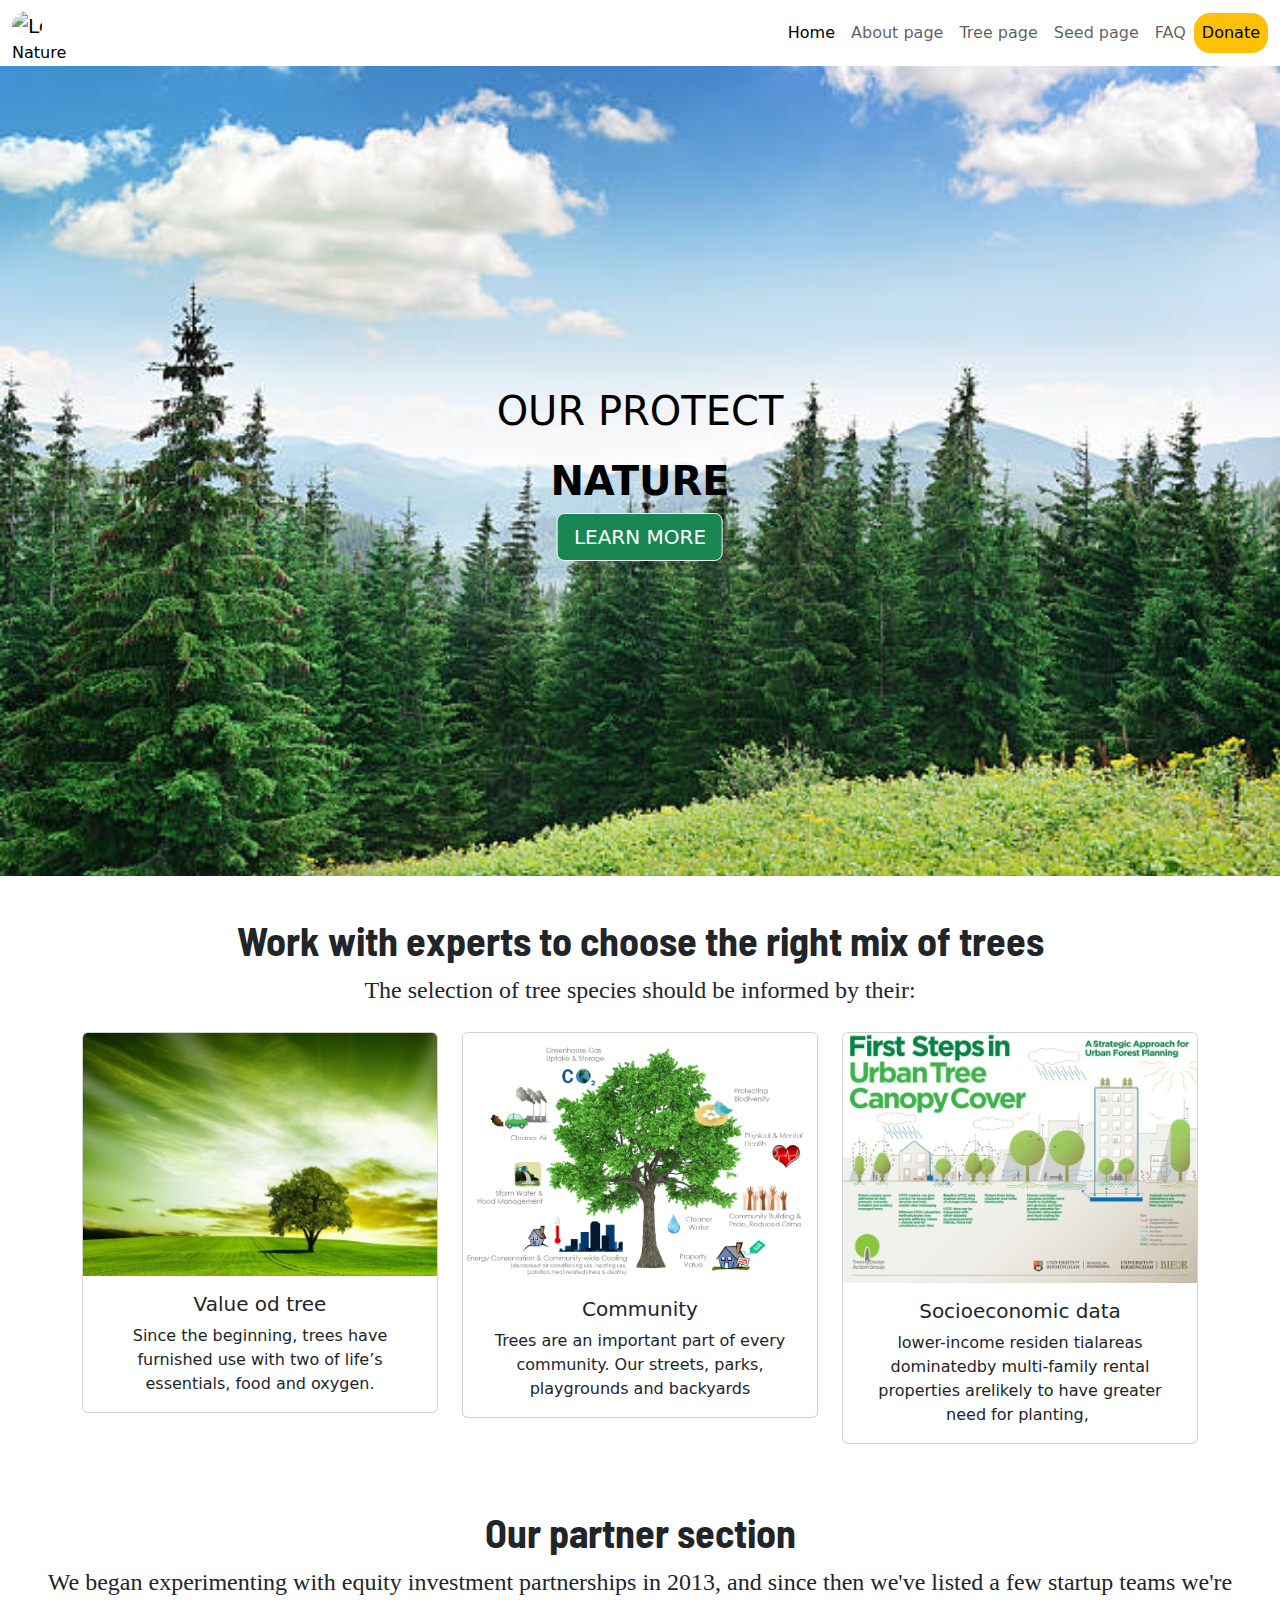
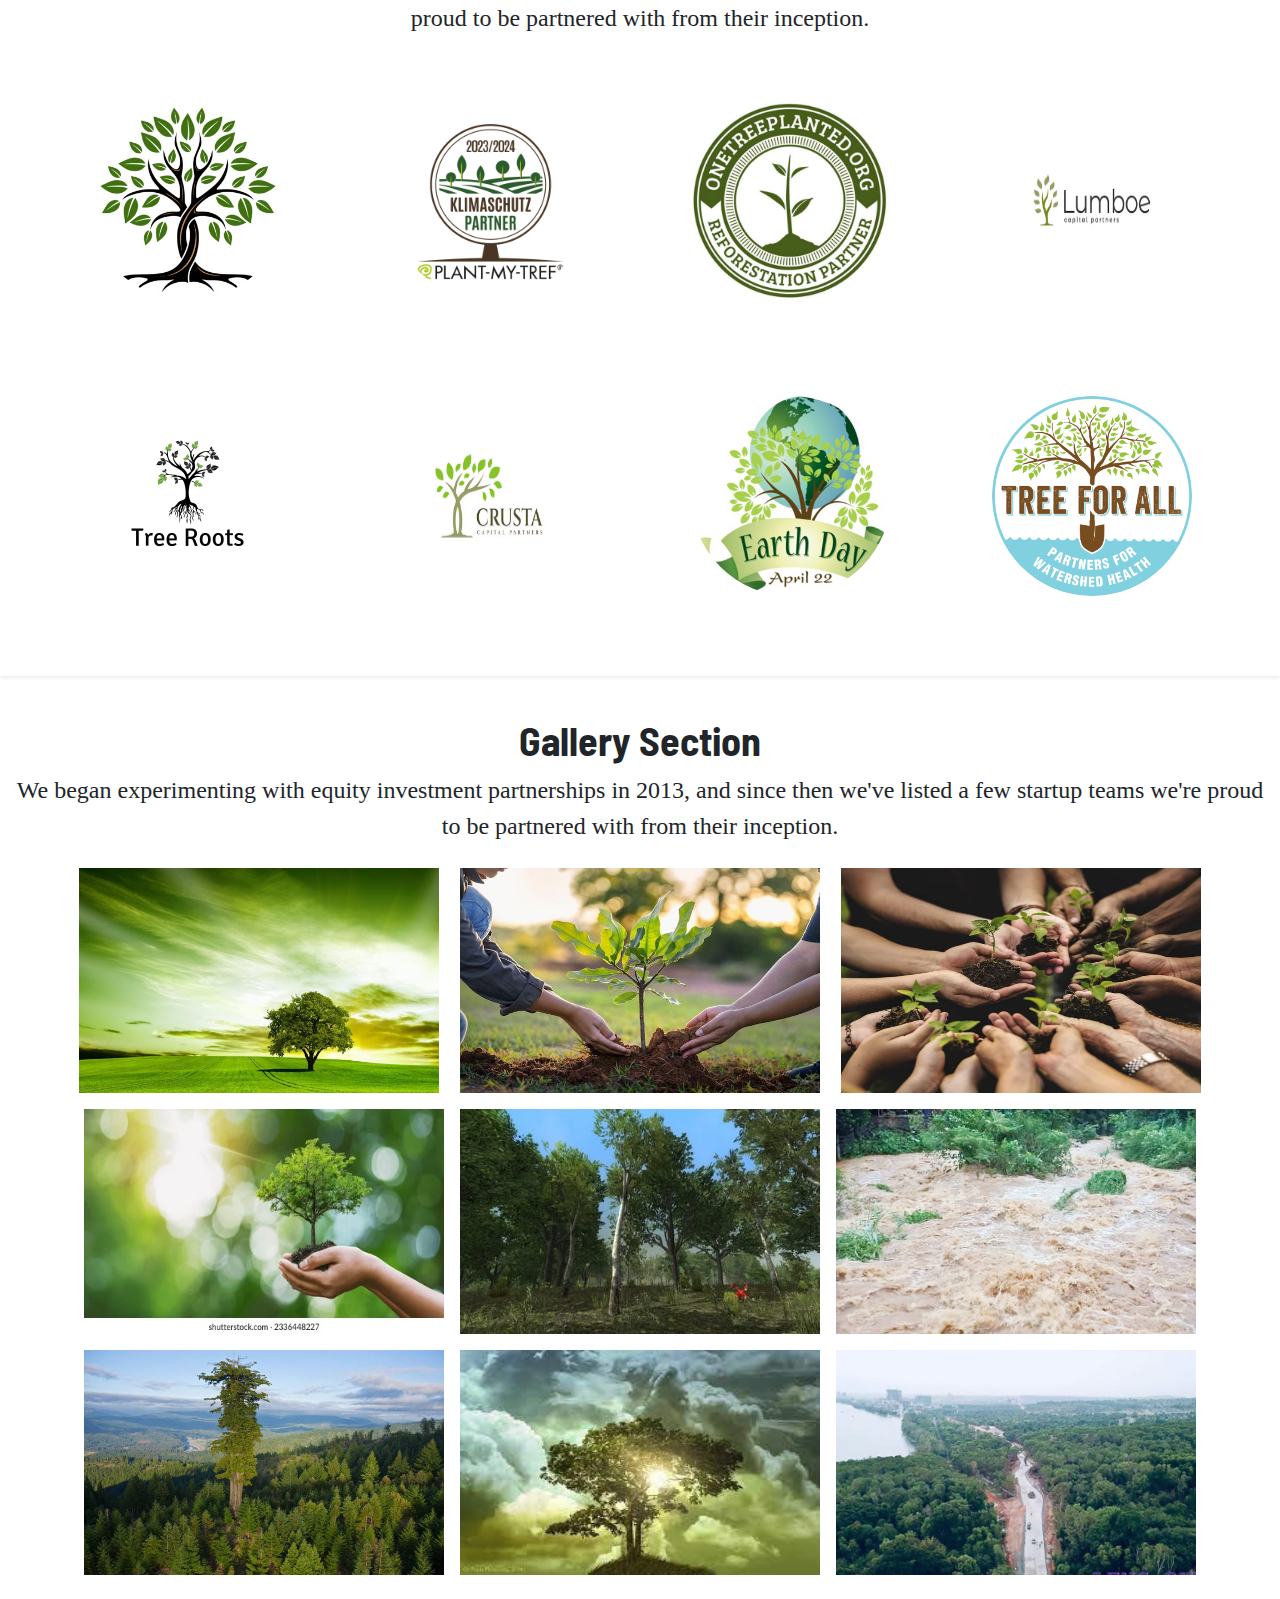
==== page/index.html @ 59cedea4 "Deleted about.html and index.html files" ====
<!DOCTYPE html>
<html lang="en">
  <head>
    <meta charset="UTF-8" />
    <meta name="viewport" content="width=device-width, initial-scale=1.0" />
    <title>Bootstrap Menu</title>
    <link
      href="https://cdn.jsdelivr.net/npm/bootstrap@5.3.0/dist/css/bootstrap.min.css"
      rel="stylesheet"
    />
    <link
      href="https://fonts.googleapis.com/css2?family=Barlow+Semi+Condensed:wght@400;600&display=swap"
      rel="stylesheet"
    />
  </head>
  <body>
    <nav class="navbar navbar-expand-lg navbar-light">
      <div class="container-fluid">
        <!-- Logo/Brand -->
        <div class="logo" style="width: 100px; height: 50px">
          <a class="navbar-brand" href="#"
            ><img
              src="image/logo.jpg"
              alt="Logo"
              width="30"
              height="30"
              class="d-inline-block align-text-top rounded-circle"
            />
            <p class="fs-6">Nature</p>
          </a>
        </div>
        <button
          class="navbar-toggler"
          type="button"
          data-bs-toggle="collapse"
          data-bs-target="#navbarNav"
          aria-controls="navbarNav"
          aria-expanded="false"
          aria-label="Toggle navigation"
        >
          <span class="navbar-toggler-icon"></span>
        </button>

        <!-- Navigation Menu -->
        <div class="collapse navbar-collapse" id="navbarNav">
          <ul class="navbar-nav ms-auto">
            <li class="nav-item">
              <a class="nav-link active" href="#">Home</a>
            </li>
            <li class="nav-item">
              <a class="nav-link" href="about.html">About page</a>
            </li>
            <li class="nav-item">
              <a class="nav-link" href="#">Tree page</a>
            </li>
            <li class="nav-item">
              <a class="nav-link" href="#">Seed page</a>
            </li>
            <li class="nav-item">
              <a class="nav-link" href="#">FAQ</a>
            </li>
            <li class="nav-item">
              <a class="nav-link text-bg-warning rounded-4" href="#">Donate</a>
            </li>
          </ul>
        </div>
      </div>
    </nav>

    <section class="position-relative text-center">
      <img
        src="/image/tree2.jpg"
        alt="Hero Background"
        class="img-fluid w-100"
        style="height: 90vh; object-fit: cover"
      />
      <div
        class="position-absolute top-50 start-50 translate-middle text-white"
      >
        <p class="lead text-black fs-1">OUR PROTECT</p>
        <h1 class="display-4 fw-bold text-black fs-1">NATURE</h1>

        <a href="#services" class="btn btn-light btn-lg text-bg-success"
          >LEARN MORE</a
        >
      </div>
    </section>

    <div class="shadow-sm p-3 mt-4 text-center">
      <h1 class="fs-1 fw-bold" style="font-family: 'Barlow Semi Condensed'">
        Work with experts to choose the right mix of trees
      </h1>
      <p class="fs-4 r" style="font-family: 'Koh Santepheap'">
        The selection of tree species should be informed by their:
      </p>
      <div class="container mt-4">
        <div class="row">
          <!-- Box 1 -->
          <div class="col-md-4 col-sm-6 mb-4">
            <div class="card">
              <img
                src="/image/img field.jpg"
                class="card-img-top"
                alt="Image 1"
              />
              <div class="card-body">
                <h5 class="card-title">Value od tree</h5>
                <p class="card-text">
                  Since the beginning, trees have furnished use with two of
                  life’s essentials, food and oxygen.
                </p>
              </div>
            </div>
          </div>

          <!-- Box 2 -->
          <div class="col-md-4 col-sm-6 mb-4">
            <div class="card">
              <img src="/image/2.png" class="card-img-top" alt="Image 2" />
              <div class="card-body">
                <h5 class="card-title">Community</h5>
                <p class="card-text">
                  Trees are an important part of every community. Our streets,
                  parks, playgrounds and backyards
                </p>
              </div>
            </div>
          </div>

          <!-- Box 3 -->
          <div class="col-md-4 col-sm-6 mb-4">
            <div class="card">
              <img src="/image/1.jpeg" class="card-img-top" alt="Image 3" />
              <div class="card-body">
                <h5 class="card-title">Socioeconomic data</h5>
                <p class="card-text">
                  lower-income residen tialareas dominatedby multi-family rental
                  properties arelikely to have greater need for planting, 
                </p>
              </div>
            </div>
          </div>
        </div>
      </div>
      <div class="shadow-none p-3 mt-4 text-center">
        <h1 class="fs-1 fw-bold" style="font-family: 'Barlow Semi Condensed'">
          Our partner section
        </h1>
        <p class="fs-4 text-center" style="font-family: 'Koh Santepheap'">
          We began experimenting with equity investment partnerships in 2013,
          and since then we've listed a few startup teams we're proud to be
          partnered with from their inception.
        </p>
        <img
          src="/image/logo.jpg"
          class="img-fluid rounded-circle m-5"
          style="width: 200px; height: 200px"
          alt="..."
        />
        <img
          src="/image/sponsor-9.jpg"
          class="img-fluid rounded-circle m-5"
          style="width: 200px; height: 200px"
          alt="..."
        />
        <img
          src="/image/sponsor-2.jpg"
          class="img-fluid rounded-circle m-5"
          style="width: 200px; height: 200px"
          alt="..."
        />
        <img
          src="/image/sponsor-3.jpg"
          class="img-fluid rounded-circle m-5"
          style="width: 200px; height: 200px"
          alt="..."
        />
        <img
          src="/image/sponsor-4.jpg"
          class="img-fluid rounded-circle m-5"
          style="width: 200px; height: 200px"
          alt="..."
        />
        <img
          src="/image/sponsor-5.jpg"
          class="img-fluid rounded-circle m-5"
          style="width: 200px; height: 200px"
          alt="..."
        />
        <img
          src="/image/Earth-Day.jpg"
          class="img-fluid rounded-circle m-5"
          style="width: 200px; height: 200px"
          alt="..."
        />
        <img
          src="/image/spornsor-7.png"
          class="img-fluid rounded-circle m-5"
          style="width: 200px; height: 200px"
          alt="..."
        />
      </div>
    </div>

    <div class="shadow-none p-3 mt-4 text-center">
      <h1 class="fs-1 fw-bold" style="font-family: 'Barlow Semi Condensed'">
        Gallery Section
      </h1>
      <p class="fs-4 text-center" style="font-family: 'Koh Santepheap'">
        We began experimenting with equity investment partnerships in 2013, and
        since then we've listed a few startup teams we're proud to be partnered
        with from their inception.
      </p>
      <img
        src="/image/img field.jpg"
        class="img-fluid m-2"
        style="width: 360px; height: 225px"
        alt="..."
      />
      <img
        src="/image/t1.jpg"
        class="img-fluid m-2"
        style="width: 360px; height: 225px"
        alt="..."
      />
      <img
        src="/image/t2.jpg"
        class="img-fluid m-2"
        style="width: 360px; height: 225px"
        alt="..."
      /><img
        src="/image/t3.jpg"
        class="img-fluid m-2"
        style="width: 360px; height: 225px"
        alt="..."
      /><img
        src="/image/t4.jpg"
        class="img-fluid m-2"
        style="width: 360px; height: 225px"
        alt="..."
      /><img
        src="/image/t5.jpg"
        class="img-fluid m-2"
        style="width: 360px; height: 225px"
        alt="..."
      /><img
        src="/image/t-6.jpg"
        class="img-fluid m-2"
        style="width: 360px; height: 225px"
        alt="..."
      /><img
        src="/image/t7.jpg"
        class="img-fluid m-2"
        style="width: 360px; height: 225px"
        alt="..."
      /><img
        src="/image/t8.jpg"
        class="img-fluid m-2"
        style="width: 360px; height: 225px"
        alt="..."
      />
    </div>

    <script src="https://cdn.jsdelivr.net/npm/bootstrap@5.3.0/dist/js/bootstrap.bundle.min.js"></script>
  </body>
</html>
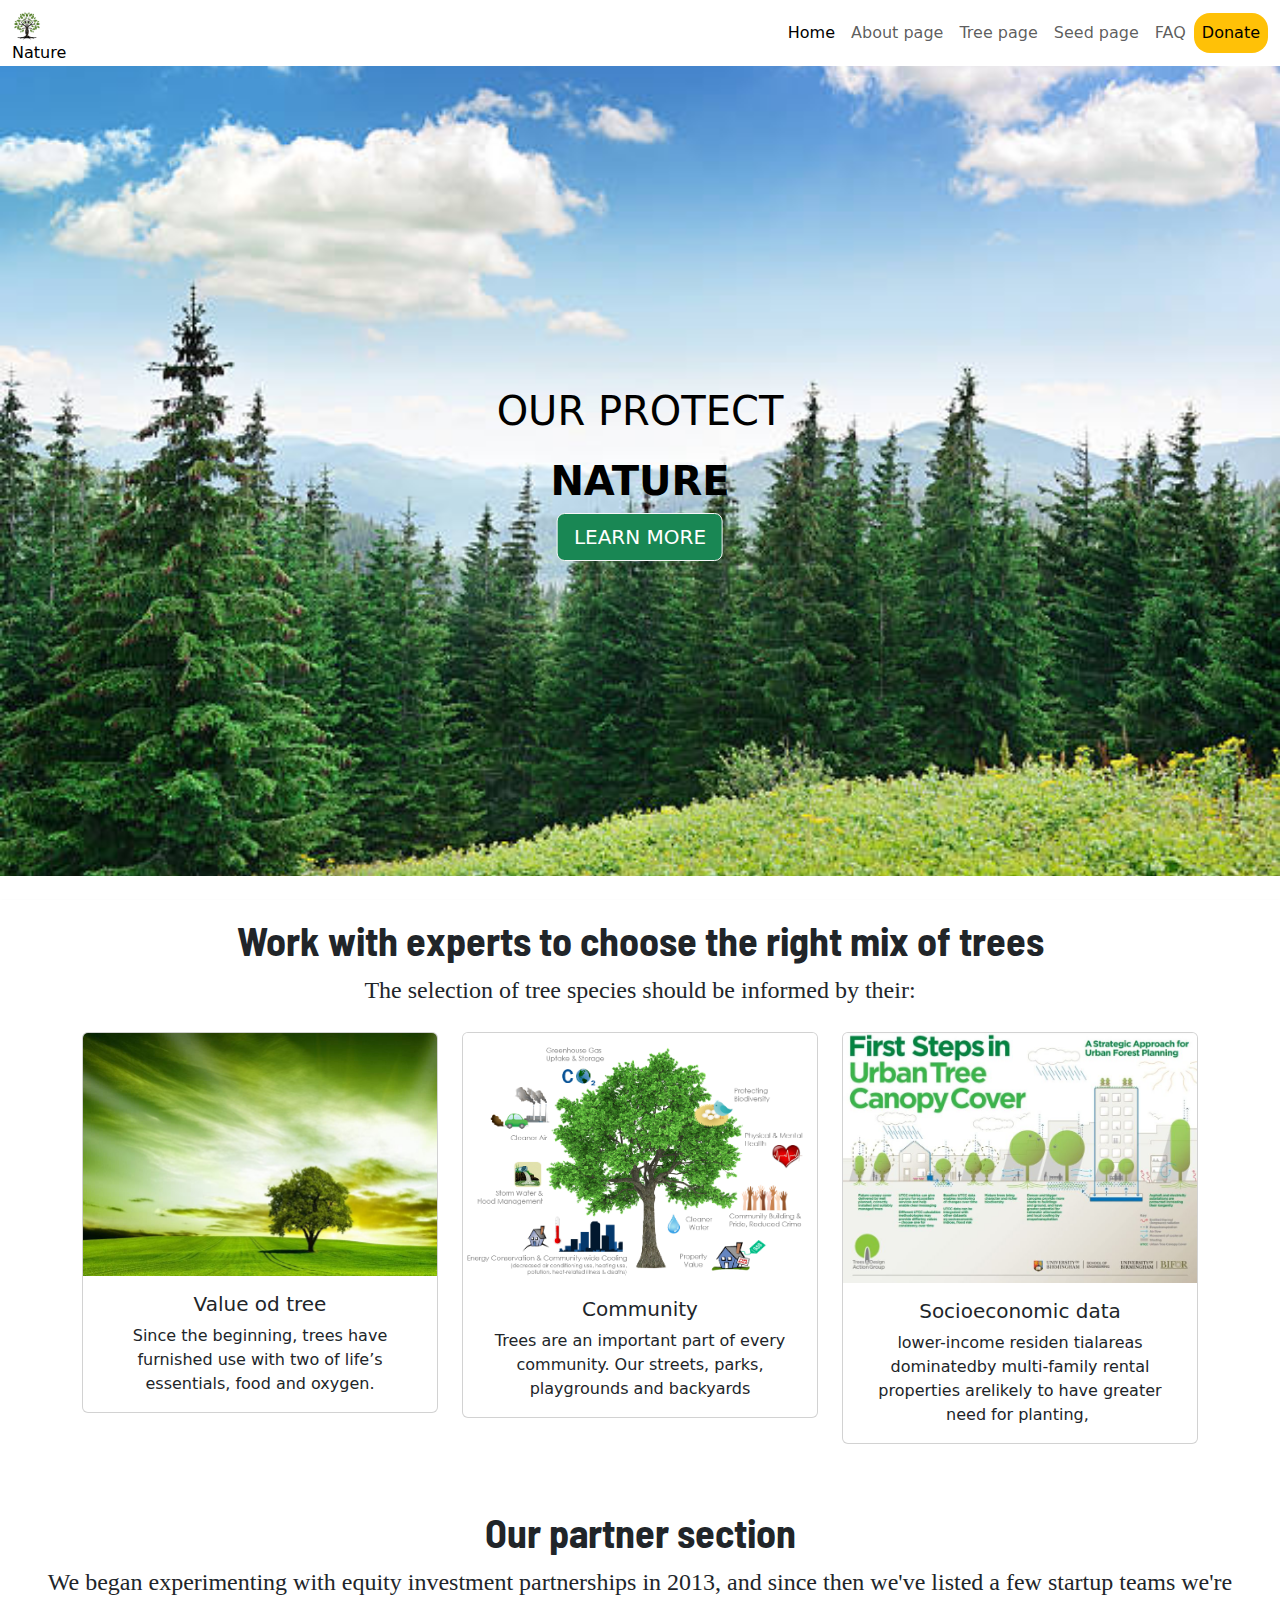
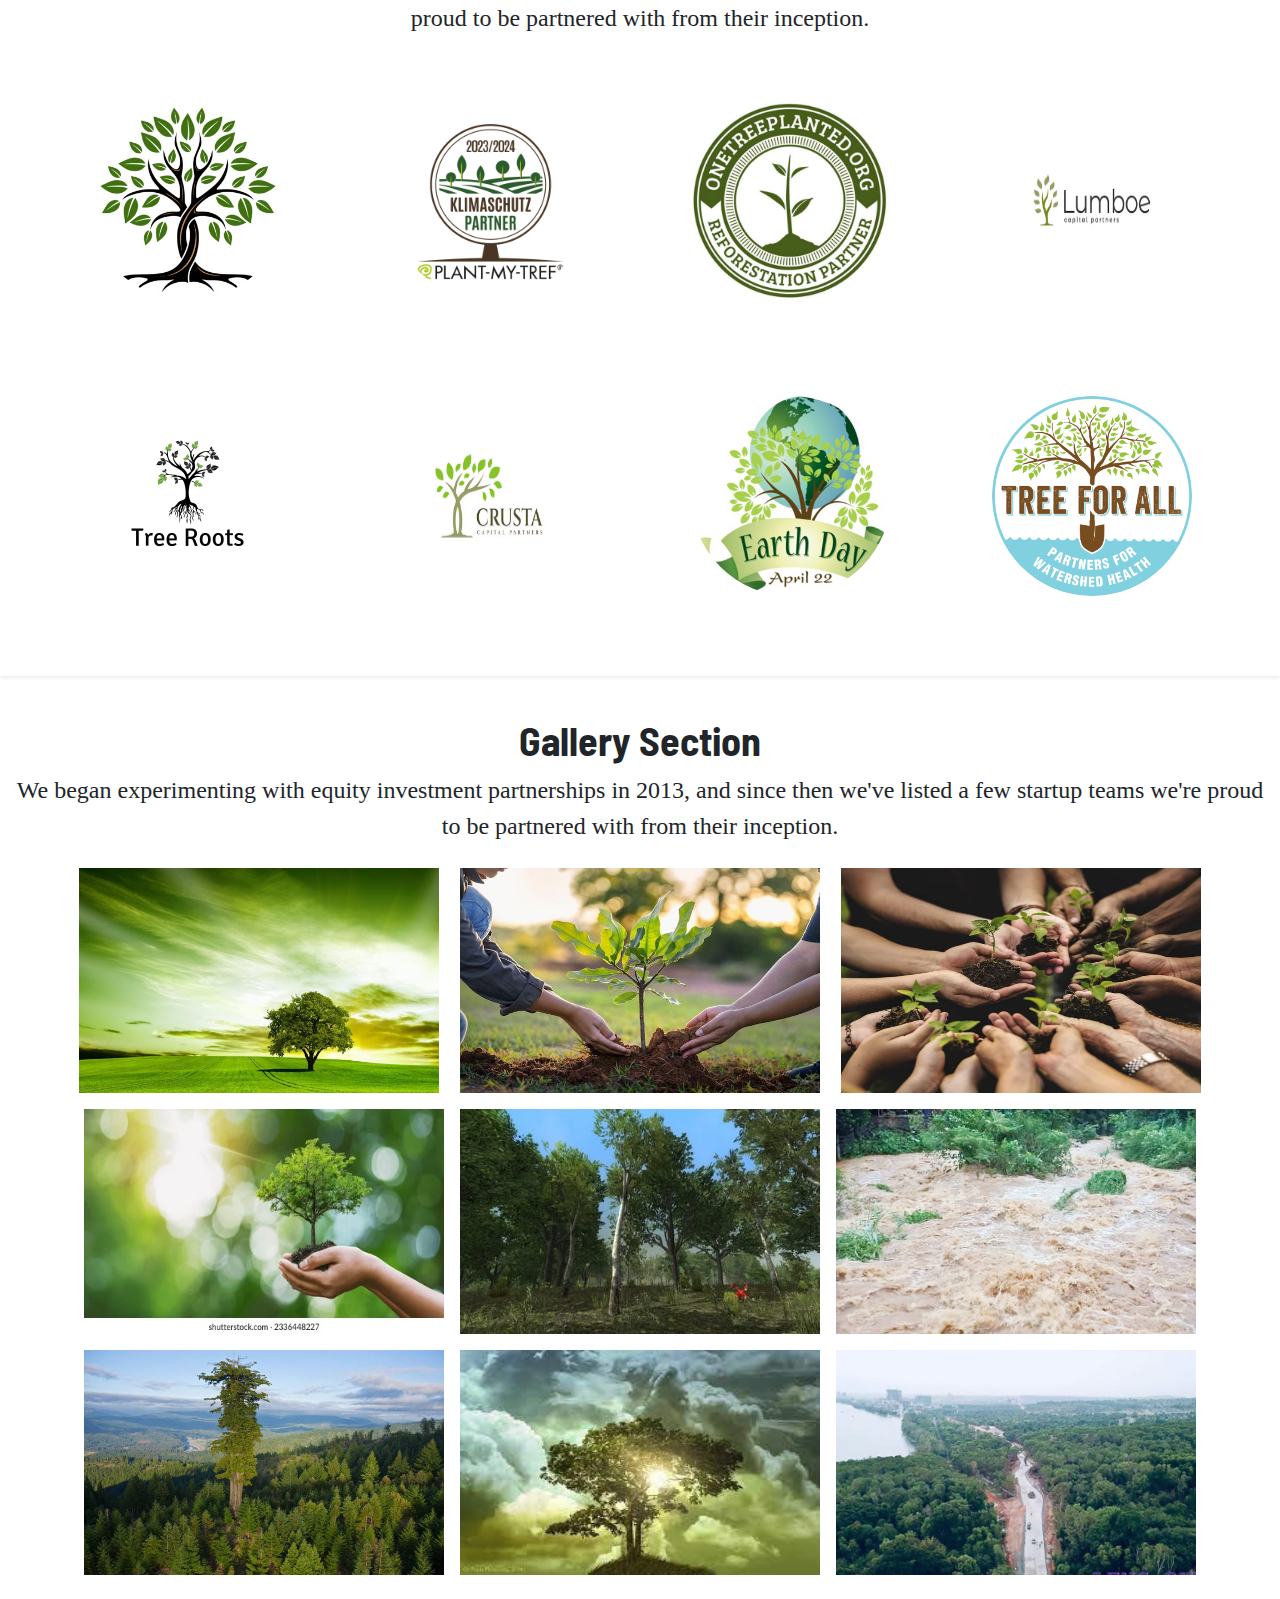
==== commit b4246e9f: "add index file and about page" ====
--- a/page/index.html
+++ b/page/index.html
@@ -20,7 +20,7 @@
         <div class="logo" style="width: 100px; height: 50px">
           <a class="navbar-brand" href="#"
             ><img
-              src="image/logo.jpg"
+              src="/image/logo.jpg"
               alt="Logo"
               width="30"
               height="30"
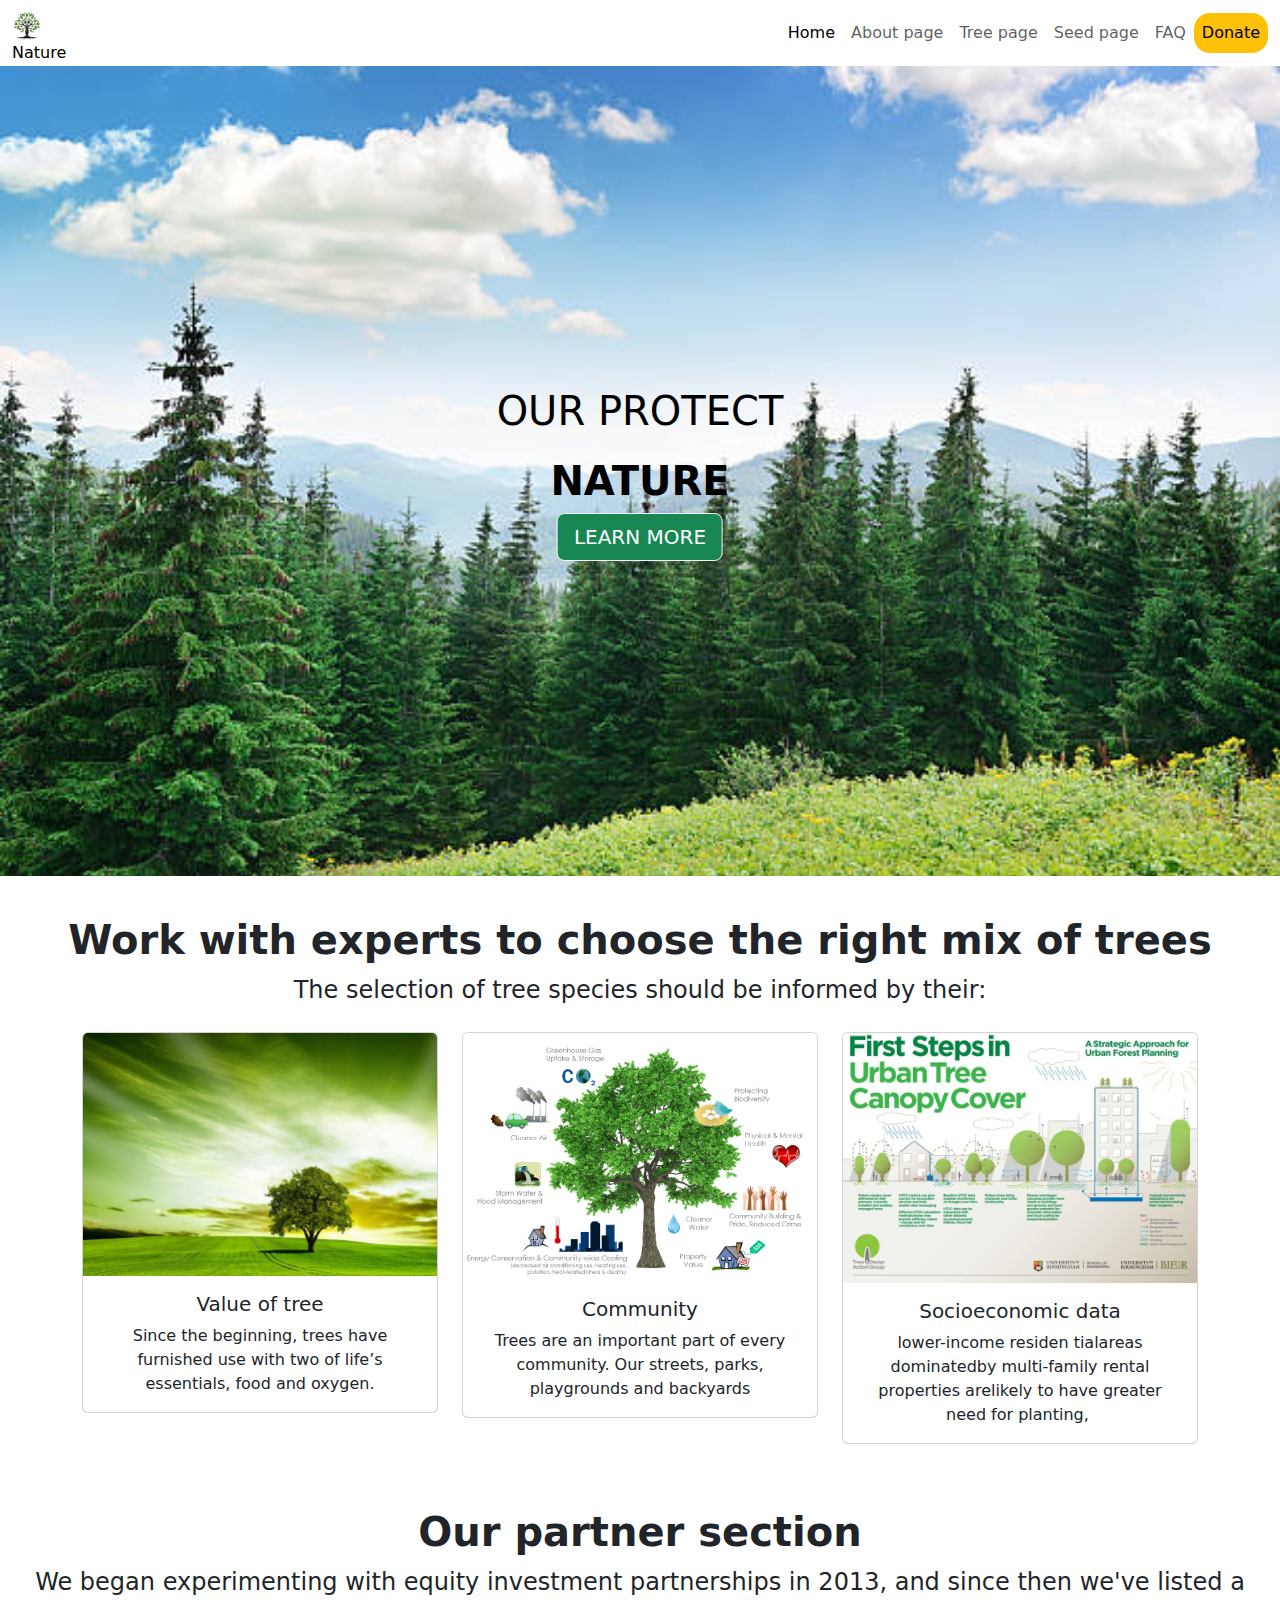
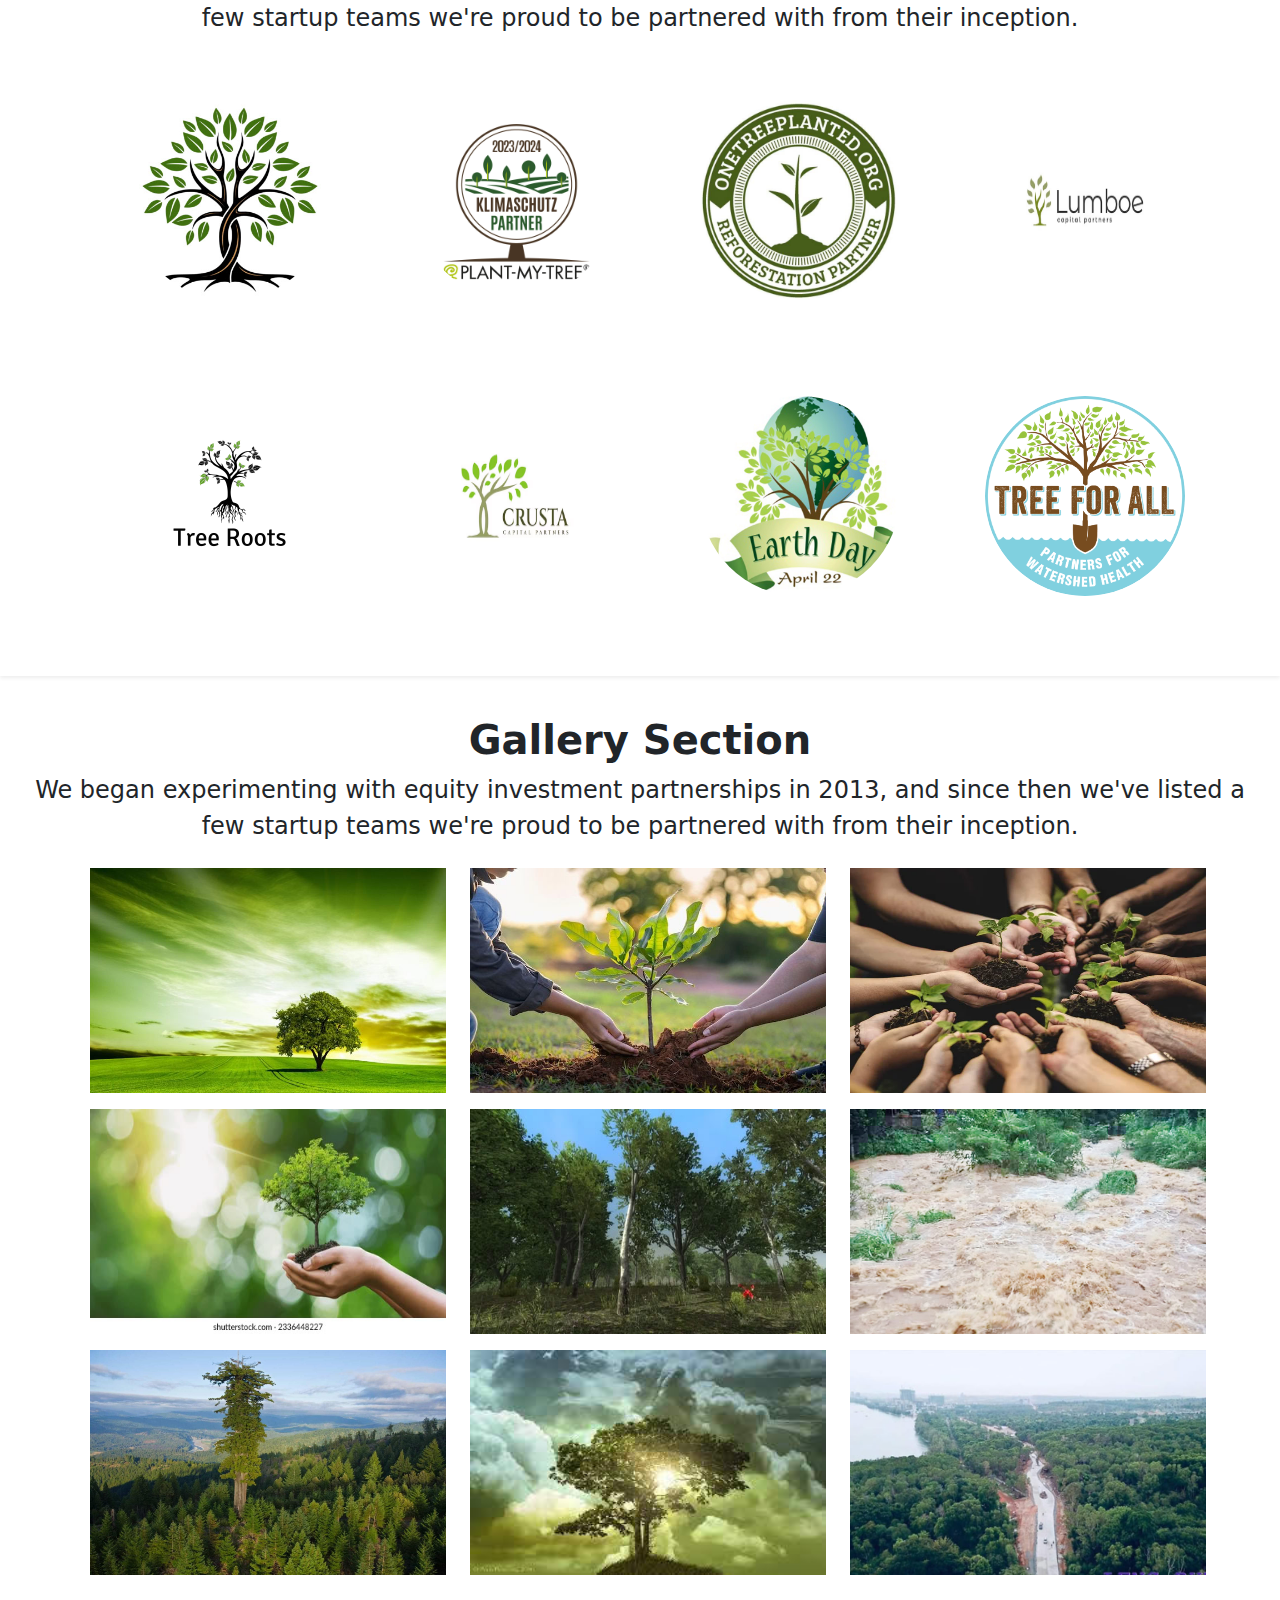
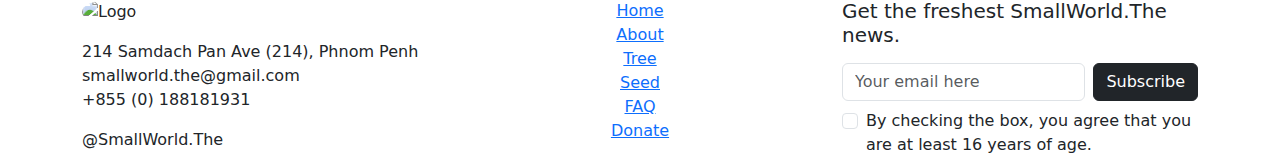
==== commit f688a71b: "test" ====
--- a/page/index.html
+++ b/page/index.html
@@ -12,6 +12,18 @@
       href="https://fonts.googleapis.com/css2?family=Barlow+Semi+Condensed:wght@400;600&display=swap"
       rel="stylesheet"
     />
+    <style>
+      /* header */
+      h {
+        font-family: "Barlow Condensed", sans-serif;
+      }
+      /* pharagraph */
+      p {
+        body {
+          font-family: "Koh Santepheap", sans-serif;
+        }
+      }
+    </style>
   </head>
   <body>
     <nav class="navbar navbar-expand-lg navbar-light">
@@ -51,16 +63,20 @@
               <a class="nav-link" href="about.html">About page</a>
             </li>
             <li class="nav-item">
-              <a class="nav-link" href="#">Tree page</a>
-            </li>
-            <li class="nav-item">
-              <a class="nav-link" href="#">Seed page</a>
-            </li>
-            <li class="nav-item">
-              <a class="nav-link" href="#">FAQ</a>
-            </li>
-            <li class="nav-item">
-              <a class="nav-link text-bg-warning rounded-4" href="#">Donate</a>
+              <a class="nav-link" href="/page/Tree.html">Tree page</a>
+            </li>
+            <li class="nav-item">
+              <a class="nav-link" href="/page/seed.html">Seed page</a>
+            </li>
+            <li class="nav-item">
+              <a class="nav-link" href="/page/faq.html">FAQ</a>
+            </li>
+            <li class="nav-item">
+              <a
+                class="nav-link text-bg-warning rounded-4"
+                href="/page/donate.html"
+                >Donate</a
+              >
             </li>
           </ul>
         </div>
@@ -77,20 +93,20 @@
       <div
         class="position-absolute top-50 start-50 translate-middle text-white"
       >
-        <p class="lead text-black fs-1">OUR PROTECT</p>
-        <h1 class="display-4 fw-bold text-black fs-1">NATURE</h1>
-
-        <a href="#services" class="btn btn-light btn-lg text-bg-success"
+        <p class="p lead text-black fs-1">OUR PROTECT</p>
+        <h1 class="p display-4 fw-bold text-black fs-1 h">NATURE</h1>
+
+        <a href="#services" class="p btn btn-light btn-lg text-bg-success"
           >LEARN MORE</a
         >
       </div>
     </section>
 
     <div class="shadow-sm p-3 mt-4 text-center">
-      <h1 class="fs-1 fw-bold" style="font-family: 'Barlow Semi Condensed'">
+      <h1 class="h fs-1 fw-bold">
         Work with experts to choose the right mix of trees
       </h1>
-      <p class="fs-4 r" style="font-family: 'Koh Santepheap'">
+      <p class="p fs-4 r">
         The selection of tree species should be informed by their:
       </p>
       <div class="container mt-4">
@@ -104,8 +120,8 @@
                 alt="Image 1"
               />
               <div class="card-body">
-                <h5 class="card-title">Value od tree</h5>
-                <p class="card-text">
+                <h5 class="p card-title">Value of tree</h5>
+                <p class="p card-text">
                   Since the beginning, trees have furnished use with two of
                   life’s essentials, food and oxygen.
                 </p>
@@ -118,8 +134,8 @@
             <div class="card">
               <img src="/image/2.png" class="card-img-top" alt="Image 2" />
               <div class="card-body">
-                <h5 class="card-title">Community</h5>
-                <p class="card-text">
+                <h5 class="p card-title">Community</h5>
+                <p class="p card-text">
                   Trees are an important part of every community. Our streets,
                   parks, playgrounds and backyards
                 </p>
@@ -132,8 +148,8 @@
             <div class="card">
               <img src="/image/1.jpeg" class="card-img-top" alt="Image 3" />
               <div class="card-body">
-                <h5 class="card-title">Socioeconomic data</h5>
-                <p class="card-text">
+                <h5 class="p card-title">Socioeconomic data</h5>
+                <p class="p card-text">
                   lower-income residen tialareas dominatedby multi-family rental
                   properties arelikely to have greater need for planting, 
                 </p>
@@ -142,125 +158,230 @@
           </div>
         </div>
       </div>
-      <div class="shadow-none p-3 mt-4 text-center">
-        <h1 class="fs-1 fw-bold" style="font-family: 'Barlow Semi Condensed'">
-          Our partner section
-        </h1>
-        <p class="fs-4 text-center" style="font-family: 'Koh Santepheap'">
+      <div class="shadow-none p-3 mt-4 text-center>">
+        <h1 class="h fs-1 fw-bold">Our partner section</h1>
+        <p class="p fs-4 text-center">
           We began experimenting with equity investment partnerships in 2013,
           and since then we've listed a few startup teams we're proud to be
           partnered with from their inception.
         </p>
-        <img
-          src="/image/logo.jpg"
-          class="img-fluid rounded-circle m-5"
-          style="width: 200px; height: 200px"
-          alt="..."
-        />
-        <img
-          src="/image/sponsor-9.jpg"
-          class="img-fluid rounded-circle m-5"
-          style="width: 200px; height: 200px"
-          alt="..."
-        />
-        <img
-          src="/image/sponsor-2.jpg"
-          class="img-fluid rounded-circle m-5"
-          style="width: 200px; height: 200px"
-          alt="..."
-        />
-        <img
-          src="/image/sponsor-3.jpg"
-          class="img-fluid rounded-circle m-5"
-          style="width: 200px; height: 200px"
-          alt="..."
-        />
-        <img
-          src="/image/sponsor-4.jpg"
-          class="img-fluid rounded-circle m-5"
-          style="width: 200px; height: 200px"
-          alt="..."
-        />
-        <img
-          src="/image/sponsor-5.jpg"
-          class="img-fluid rounded-circle m-5"
-          style="width: 200px; height: 200px"
-          alt="..."
-        />
-        <img
-          src="/image/Earth-Day.jpg"
-          class="img-fluid rounded-circle m-5"
-          style="width: 200px; height: 200px"
-          alt="..."
-        />
-        <img
-          src="/image/spornsor-7.png"
-          class="img-fluid rounded-circle m-5"
-          style="width: 200px; height: 200px"
-          alt="..."
-        />
+
+        <div class="container text-center">
+          <div class="row">
+            <div class="col-3 md-3">
+              <img
+                src="/image/logo.jpg"
+                class="img-fluid rounded-circle m-5"
+                style="width: 200px; height: 200px"
+                alt="..."
+              />
+            </div>
+            <div class="col-3 md-3">
+              <img
+                src="/image/sponsor-9.jpg"
+                class="img-fluid rounded-circle m-5"
+                style="width: 200px; height: 200px"
+                alt="..."
+              />
+            </div>
+            <div class="col-3 md-3">
+              <img
+                src="/image/sponsor-2.jpg"
+                class="img-fluid rounded-circle m-5"
+                style="width: 200px; height: 200px"
+                alt="..."
+              />
+            </div>
+            <div class="col-3 md-3">
+              <img
+                src="/image/sponsor-3.jpg"
+                class="img-fluid rounded-circle m-5"
+                style="width: 200px; height: 200px"
+                alt="..."
+              />
+            </div>
+            <div class="col-3 md-3">
+              <img
+                src="/image/sponsor-4.jpg"
+                class="img-fluid rounded-circle m-5"
+                style="width: 200px; height: 200px"
+                alt="..."
+              />
+            </div>
+            <div class="col-3 md-3">
+              <img
+                src="/image/sponsor-5.jpg"
+                class="img-fluid rounded-circle m-5"
+                style="width: 200px; height: 200px"
+                alt="..."
+              />
+            </div>
+            <div class="col-3 md-3">
+              <img
+                src="/image/Earth-Day.jpg"
+                class="img-fluid rounded-circle m-5"
+                style="width: 200px; height: 200px"
+                alt="..."
+              />
+            </div>
+            <div class="col-3 md-3">
+              <img
+                src="/image/spornsor-7.png"
+                class="img-fluid rounded-circle m-5"
+                style="width: 200px; height: 200px"
+                alt="..."
+              />
+            </div>
+          </div>
+        </div>
       </div>
     </div>
 
     <div class="shadow-none p-3 mt-4 text-center">
-      <h1 class="fs-1 fw-bold" style="font-family: 'Barlow Semi Condensed'">
-        Gallery Section
-      </h1>
-      <p class="fs-4 text-center" style="font-family: 'Koh Santepheap'">
+      <h1 class="h fs-1 fw-bold">Gallery Section</h1>
+      <p class="p fs-4 text-center">
         We began experimenting with equity investment partnerships in 2013, and
         since then we've listed a few startup teams we're proud to be partnered
         with from their inception.
       </p>
-      <img
-        src="/image/img field.jpg"
-        class="img-fluid m-2"
-        style="width: 360px; height: 225px"
-        alt="..."
-      />
-      <img
-        src="/image/t1.jpg"
-        class="img-fluid m-2"
-        style="width: 360px; height: 225px"
-        alt="..."
-      />
-      <img
-        src="/image/t2.jpg"
-        class="img-fluid m-2"
-        style="width: 360px; height: 225px"
-        alt="..."
-      /><img
-        src="/image/t3.jpg"
-        class="img-fluid m-2"
-        style="width: 360px; height: 225px"
-        alt="..."
-      /><img
-        src="/image/t4.jpg"
-        class="img-fluid m-2"
-        style="width: 360px; height: 225px"
-        alt="..."
-      /><img
-        src="/image/t5.jpg"
-        class="img-fluid m-2"
-        style="width: 360px; height: 225px"
-        alt="..."
-      /><img
-        src="/image/t-6.jpg"
-        class="img-fluid m-2"
-        style="width: 360px; height: 225px"
-        alt="..."
-      /><img
-        src="/image/t7.jpg"
-        class="img-fluid m-2"
-        style="width: 360px; height: 225px"
-        alt="..."
-      /><img
-        src="/image/t8.jpg"
-        class="img-fluid m-2"
-        style="width: 360px; height: 225px"
-        alt="..."
-      />
+      <div class="container text-center">
+        <div class="row">
+          <div class="col-4">
+            <img
+              src="/image/img field.jpg"
+              class="img-fluid m-2"
+              style="width: 360px; height: 225px"
+              alt="..."
+            />
+          </div>
+          <div class="col-4">
+            <img
+              src="/image/t1.jpg"
+              class="img-fluid m-2"
+              style="width: 360px; height: 225px"
+              alt="..."
+            />
+          </div>
+          <div class="col-4">
+            <img
+              src="/image/t2.jpg"
+              class="img-fluid m-2"
+              style="width: 360px; height: 225px"
+              alt="..."
+            />
+          </div>
+          <div class="col-4">
+            <img
+              src="/image/t3.jpg"
+              class="img-fluid m-2"
+              style="width: 360px; height: 225px"
+              alt="..."
+            />
+          </div>
+
+          <div class="col-4">
+            <img
+              src="/image/t4.jpg"
+              class="img-fluid m-2"
+              style="width: 360px; height: 225px"
+              alt="..."
+            />
+          </div>
+
+          <div class="col-4">
+            <img
+              src="/image/t5.jpg"
+              class="img-fluid m-2"
+              style="width: 360px; height: 225px"
+              alt="..."
+            />
+          </div>
+          <div class="col-4">
+            <img
+              src="/image/t-6.jpg"
+              class="img-fluid m-2"
+              style="width: 360px; height: 225px"
+              alt="..."
+            />
+          </div>
+          <div class="col-4">
+            <img
+              src="/image/t7.jpg"
+              class="img-fluid m-2"
+              style="width: 360px; height: 225px"
+              alt="..."
+            />
+          </div>
+          <div class="col-4">
+            <img
+              src="/image/t8.jpg"
+              class="img-fluid m-2"
+              style="width: 360px; height: 225px"
+              alt="..."
+            />
+          </div>
+        </div>
+      </div>
     </div>
-
+    <footer class="footer">
+      <div class="container">
+        <div class="row">
+          <!-- Left Section -->
+          <div
+            class="col-md-4 text-center rounded-circle text-md-start footer-logo"
+          >
+            <img
+              src="/TEAM5-TREE/assets/img/logo.jpg   "
+              class="rounded-circle"
+              alt="Logo"
+            />
+            <p class="mt-3">
+              <i class="fa-solid fa-location-dot"></i> 214 Samdach Pan Ave
+              (214), Phnom Penh<br />
+              <i class="fa-solid fa-envelope"></i>
+              smallworld.the@gmail.com<br />
+              <i class="fa-solid fa-phone"></i> +855 (0) 188181931
+            </p>
+            <p>@SmallWorld.The</p>
+            <div class="social-icons">
+              <a href="#"><i class="fa-brands fa-instagram"></i></a>
+              <a href="#"><i class="fa-brands fa-pinterest"></i></a>
+              <a href="#"><i class="fa-brands fa-facebook"></i></a>
+              <a href="#"><i class="fa-brands fa-youtube"></i></a>
+              <a href="#"><i class="fa-brands fa-twitter"></i></a>
+            </div>
+          </div>
+          <div class="col-md-4 text-center text-md-center">
+            <ul class="list-unstyled">
+              <li><a href="#">Home</a></li>
+              <li><a href="#">About</a></li>
+              <li><a href="#">Tree</a></li>
+              <li><a href="#">Seed</a></li>
+              <li><a href="#">FAQ</a></li>
+              <li><a href="#">Donate</a></li>
+            </ul>
+          </div>
+          <div class="col-md-4 text-center text-md-start">
+            <h5>Get the freshest SmallWorld.The news.</h5>
+            <form class="d-flex mt-3">
+              <input
+                type="email"
+                class="form-control subscribe-input"
+                placeholder="Your email here"
+              />
+              <button type="submit" class="btn btn-dark ms-2">Subscribe</button>
+            </form>
+            <div class="form-check mt-2">
+              <input class="form-check-input" type="checkbox" id="ageCheck" />
+              <label class="form-check-label" for="ageCheck">
+                By checking the box, you agree that you are at least 16 years of
+                age.
+              </label>
+            </div>
+          </div>
+        </div>
+      </div>
+    </footer>
     <script src="https://cdn.jsdelivr.net/npm/bootstrap@5.3.0/dist/js/bootstrap.bundle.min.js"></script>
   </body>
 </html>
